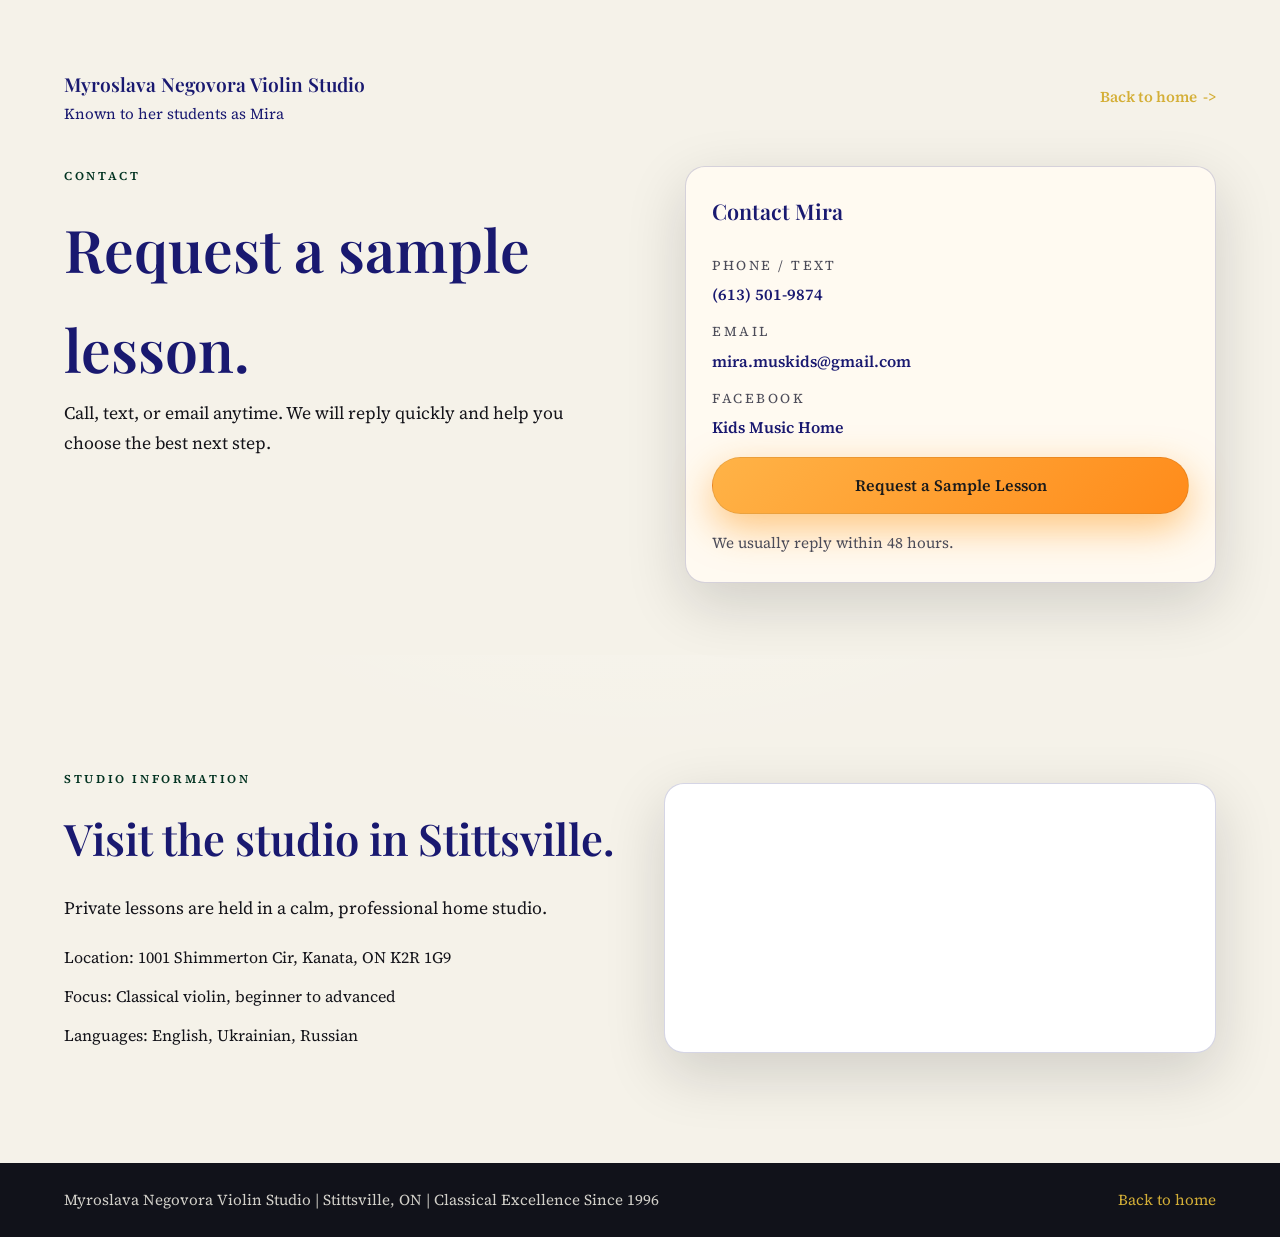
==== contact.html @ be1e7c03 "Add files via upload" ====
<!doctype html>
<html lang="en">
  <head>
    <meta charset="utf-8" />
    <meta name="viewport" content="width=device-width, initial-scale=1" />
    <title>Contact | Myroslava Negovora Violin Studio</title>
    <link rel="stylesheet" href="styles.css" />
  </head>
  <body>
    <header class="page-hero parchment">
      <nav class="nav nav--light">
        <div class="brand">
          <div class="brand__title">Myroslava Negovora Violin Studio</div>
          <div class="brand__subtitle">Known to her students as Mira</div>
        </div>
        <div class="nav__note"><a class="text-link" href="index.html">Back to home</a></div>
      </nav>

      <div class="page-hero__grid container">
        <div class="page-hero__intro" data-reveal>
          <p class="eyebrow">Contact</p>
          <h1>Request a sample lesson.</h1>
          <p class="lead">
            Call, text, or email anytime. We will reply quickly and help you choose the best next step.
          </p>
        </div>
        <div class="contact-card" data-reveal aria-label="Contact details">
          <h3>Contact Mira</h3>
          <div class="contact-links">
            <div>
              <span class="contact-label">Phone / Text</span>
              <a href="tel:+16135019874">(613) 501-9874</a>
            </div>
            <div>
              <span class="contact-label">Email</span>
              <a href="mailto:mira.muskids@gmail.com">mira.muskids@gmail.com</a>
            </div>
            <div>
              <span class="contact-label">Facebook</span>
              <a href="https://www.facebook.com/KidsMusicHome/" target="_blank" rel="noreferrer">Kids Music Home</a>
            </div>
          </div>
          <a class="btn btn--bright" href="mailto:mira.muskids@gmail.com?subject=Request%20a%20Sample%20Lesson">Request a Sample Lesson</a>
          <p class="micro">We usually reply within 48 hours.</p>
        </div>
      </div>
    </header>

    <main>
      <section class="section contact" id="contact">
        <div class="container two-col">
          <div data-reveal>
            <p class="eyebrow">Studio Information</p>
            <h2>Visit the studio in Stittsville.</h2>
            <p class="lead">Private lessons are held in a calm, professional home studio.</p>
            <ul class="contact__list">
              <li>Location: 1001 Shimmerton Cir, Kanata, ON K2R 1G9</li>
              <li>Focus: Classical violin, beginner to advanced</li>
              <li>Languages: English, Ukrainian, Russian</li>
            </ul>
          </div>
          <div class="map-card" data-reveal>
            <iframe
              title="Stittsville Studio Location"
              src="https://www.google.com/maps?q=1001%20Shimmerton%20Cir%2C%20Kanata%2C%20ON%20K2R%201G9&output=embed"
              loading="lazy"
              referrerpolicy="no-referrer-when-downgrade"
            ></iframe>
          </div>
        </div>
      </section>
    </main>

    <footer class="footer">
      <div class="container footer__content">
        <span>Myroslava Negovora Violin Studio | Stittsville, ON | Classical Excellence Since 1996</span>
        <a href="index.html">Back to home</a>
      </div>
    </footer>
    <script src="script.js"></script>
  </body>
</html>
---- styles.css ----
@import url("https://fonts.googleapis.com/css2?family=Playfair+Display:wght@400;600;700&family=Source+Serif+Pro:wght@300;400;600&display=swap");

:root {
  --bg: #f5f2e9;
  --ink: #14141a;
  --muted: #4b4b58;
  --white: #ffffff;
  --surface: #fffaf1;
  --midnight: #191970;
  --forest: #013220;
  --gold: #d4af37;
  --accent: #ffb347;
  --accent-deep: #ff8b1a;
  --border: rgba(25, 25, 112, 0.18);
  --shadow: 0 20px 60px rgba(16, 16, 24, 0.16);
  --shadow-soft: 0 12px 30px rgba(16, 16, 24, 0.12);
  --radius-xl: 28px;
  --radius-lg: 20px;
  --radius-md: 14px;
}

* {
  box-sizing: border-box;
  margin: 0;
  padding: 0;
}

html {
  scroll-behavior: smooth;
}

body {
  font-family: "Source Serif Pro", serif;
  background: radial-gradient(circle at top, rgba(255, 255, 255, 0.6), transparent 55%), var(--bg);
  color: var(--ink);
  line-height: 1.7;
  transition: opacity 0.45s ease, transform 0.45s ease;
}

body.page-enter {
  opacity: 0;
  transform: translateX(24px);
}

body.page-leave {
  opacity: 0;
  transform: translateX(-24px);
}

a {
  color: inherit;
  text-decoration: none;
}

img {
  max-width: 100%;
  display: block;
}

.container {
  width: min(1200px, 90vw);
  margin: 0 auto;
}

.section {
  padding: 110px 0;
}

.parchment {
  background-color: var(--bg);
  background-image: url("assets/parchmen.jpg");
  background-repeat: repeat;
  background-size: 700px auto;
}

.eyebrow {
  letter-spacing: 0.22em;
  text-transform: uppercase;
  font-size: 12px;
  font-weight: 600;
  color: var(--forest);
  margin-bottom: 12px;
}

h1,
h2,
h3 {
  font-family: "Playfair Display", serif;
  font-weight: 600;
  color: var(--midnight);
}

h1 {
  font-size: clamp(2.6rem, 4.6vw, 4.4rem);
  max-width: 720px;
}

h2 {
  font-size: clamp(2rem, 3.4vw, 3.2rem);
  margin-bottom: 18px;
}

h3 {
  font-size: 1.35rem;
  margin-bottom: 8px;
}

p {
  color: var(--muted);
}

.lead {
  font-size: 1.1rem;
  max-width: 720px;
  color: var(--ink);
}

.micro {
  font-size: 0.95rem;
  color: var(--muted);
}

.btn {
  display: inline-flex;
  align-items: center;
  justify-content: center;
  padding: 14px 30px;
  border-radius: 999px;
  font-weight: 600;
  border: 1px solid rgba(0, 0, 0, 0.08);
  transition: transform 0.2s ease, box-shadow 0.2s ease;
}

.btn--bright {
  background: linear-gradient(135deg, var(--accent), var(--accent-deep));
  color: #1b1b1b;
  box-shadow: 0 14px 38px rgba(255, 154, 31, 0.55);
}

.btn--bright:hover {
  transform: translateY(-2px);
  box-shadow: 0 18px 42px rgba(255, 154, 31, 0.65);
}

.btn--ghost {
  background: transparent;
  color: var(--white);
  border: 1px solid rgba(245, 242, 233, 0.5);
  box-shadow: none;
}

.btn--ghost:hover {
  transform: translateY(-2px);
}

.text-link {
  display: inline-flex;
  align-items: center;
  gap: 6px;
  color: var(--gold);
  font-weight: 600;
}

.text-link::after {
  content: "->";
  transition: transform 0.2s ease;
}

.text-link:hover::after {
  transform: translateX(4px);
}

.text-link--spaced {
  margin-top: 12px;
}

.nav {
  position: relative;
  z-index: 2;
  width: min(1200px, 90vw);
  margin: 0 auto;
  display: flex;
  align-items: center;
  justify-content: space-between;
  gap: 20px;
  padding-top: 20px;
}

.nav__note {
  font-size: 0.95rem;
  color: rgba(245, 242, 233, 0.75);
}

.nav--light .nav__note {
  color: var(--muted);
}

.brand__title {
  font-family: "Playfair Display", serif;
  font-size: 1.2rem;
  font-weight: 600;
}

.brand__subtitle {
  font-size: 0.95rem;
  color: rgba(245, 242, 233, 0.8);
}

.nav--light .brand__subtitle,
.nav--light .brand__title {
  color: var(--midnight);
}

.hero {
  position: relative;
  min-height: 92vh;
  background: url("assets/Violinist in action with masked violin.png") center/cover no-repeat;
  color: var(--white);
  display: flex;
  flex-direction: column;
  padding: 32px 0 96px;
  overflow: hidden;
}

.hero__overlay {
  position: absolute;
  inset: 0;
  background: linear-gradient(120deg, rgba(5, 10, 20, 0.88), rgba(8, 14, 24, 0.45));
}

.hero__grid {
  position: relative;
  z-index: 2;
  margin-top: 60px;
  display: grid;
  grid-template-columns: minmax(0, 1.2fr) minmax(0, 0.8fr);
  gap: 48px;
  align-items: center;
}

.hero__intro h1,
.hero__intro .lead {
  color: var(--white);
}

.hero__actions {
  margin-top: 24px;
  display: flex;
  flex-wrap: wrap;
  gap: 14px;
}

.hero__facts {
  margin-top: 28px;
  display: grid;
  grid-template-columns: repeat(auto-fit, minmax(170px, 1fr));
  gap: 12px;
}

.fact {
  border: 1px solid rgba(245, 242, 233, 0.18);
  padding: 12px 14px;
  border-radius: var(--radius-md);
  background: rgba(15, 20, 30, 0.55);
}

.fact__label {
  font-weight: 600;
  color: var(--gold);
  display: block;
}

.fact__value {
  color: rgba(245, 242, 233, 0.85);
  font-size: 0.95rem;
}

.hero__panel {
  background: rgba(12, 16, 26, 0.6);
  border-radius: var(--radius-xl);
  border: 1px solid rgba(255, 255, 255, 0.16);
  padding: 18px;
  box-shadow: var(--shadow);
  backdrop-filter: blur(10px);
}

.hero__panel-image img {
  width: 100%;
  height: 280px;
  object-fit: cover;
  border-radius: var(--radius-lg);
}

.hero__panel-body {
  margin-top: 16px;
  display: grid;
  gap: 12px;
}

.hero__panel-title {
  font-size: 1.4rem;
  font-weight: 600;
  color: var(--white);
}

.hero__panel-stats {
  display: grid;
  gap: 12px;
}

.panel-stat__value {
  display: block;
  font-weight: 600;
  color: var(--gold);
}

.panel-stat__label {
  color: rgba(245, 242, 233, 0.8);
  font-size: 0.95rem;
}

.two-col {
  display: grid;
  grid-template-columns: repeat(auto-fit, minmax(280px, 1fr));
  gap: 48px;
  align-items: center;
}

.cta-row {
  margin-top: 22px;
}

.image-card {
  border-radius: var(--radius-xl);
  overflow: hidden;
  border: 1px solid var(--border);
  background: var(--surface);
  box-shadow: var(--shadow);
}

.image-card img {
  width: 100%;
  height: 100%;
  object-fit: cover;
}

.image-card figcaption {
  padding: 16px 18px;
  font-size: 0.95rem;
  color: var(--muted);
  border-top: 1px solid var(--border);
}

.facts-list {
  list-style: none;
  margin-top: 18px;
  display: grid;
  gap: 10px;
}

.facts-list li {
  padding: 10px 14px;
  border-left: 3px solid var(--gold);
  background: rgba(212, 175, 55, 0.1);
  border-radius: 8px;
}

.parallax {
  position: relative;
  color: var(--white);
  background-color: rgb(14, 35, 30);
  background-image: url("assets/Screenshot 2026-04-08 at 5.43.23 PM-overlay.png");
  background-position: center;
  background-repeat: no-repeat;
  background-attachment: fixed;
  background-size: 80% auto;
}

.parallax__overlay {
  position: absolute;
  inset: 0;
  background: linear-gradient(120deg, rgba(8, 14, 18, 0.88), rgba(8, 16, 20, 0.65));
}

.parallax .container {
  position: relative;
  z-index: 2;
}

.parallax h2,
.parallax h3,
.parallax .lead,
.parallax p {
  color: var(--white);
}

.feature-grid {
  margin-top: 32px;
  display: grid;
  grid-template-columns: repeat(auto-fit, minmax(230px, 1fr));
  gap: 18px;
}

.card {
  padding: 24px;
  border-radius: var(--radius-lg);
  background: rgba(255, 255, 255, 0.08);
  border: 1px solid rgba(212, 175, 55, 0.3);
  backdrop-filter: blur(8px);
}

.card--light {
  background: var(--white);
  border: 1px solid rgba(25, 25, 112, 0.12);
  color: var(--ink);
  box-shadow: var(--shadow-soft);
}

.success {
  background: linear-gradient(135deg, rgba(25, 25, 112, 0.06), rgba(1, 50, 32, 0.08));
}

.community {
  background: linear-gradient(180deg, rgba(245, 242, 233, 0.9), rgba(1, 50, 32, 0.04));
}

.success__grid {
  margin-top: 28px;
  display: grid;
  grid-template-columns: repeat(auto-fit, minmax(280px, 1fr));
  gap: 28px;
}

.success__quotes {
  margin-top: 20px;
  display: grid;
  grid-template-columns: repeat(auto-fit, minmax(220px, 1fr));
  gap: 16px;
}

blockquote {
  margin-top: 24px;
  padding: 18px 22px;
  border-left: 4px solid var(--gold);
  background: var(--white);
  border-radius: var(--radius-md);
  color: var(--ink);
  box-shadow: var(--shadow);
}

.quote--compact {
  margin-top: 0;
  padding: 16px 18px;
  border-left-width: 3px;
  background: var(--surface);
  font-size: 0.98rem;
  box-shadow: var(--shadow-soft);
}

.quote-author {
  display: block;
  margin-top: 12px;
  font-weight: 600;
  color: var(--midnight);
}

.acclaim__header {
  display: flex;
  flex-wrap: wrap;
  align-items: center;
  justify-content: space-between;
  gap: 20px;
}

.badge {
  display: inline-flex;
  align-items: center;
  gap: 10px;
  padding: 12px 18px;
  border-radius: 999px;
  border: 1px solid var(--border);
  background: var(--white);
  box-shadow: var(--shadow-soft);
}

.badge__stars {
  color: var(--gold);
  font-size: 1.2rem;
}

.carousel {
  margin-top: 28px;
}

.carousel__viewport {
  border: 1px solid var(--border);
  background: var(--white);
  border-radius: var(--radius-lg);
  overflow: hidden;
  box-shadow: var(--shadow-soft);
}

.carousel__track {
  display: flex;
  gap: 16px;
  padding: 22px;
  transition: transform 0.6s ease;
  will-change: transform;
}

.carousel__item {
  flex: 0 0 calc((100% - 48px) / 4);
  padding: 18px;
  border-radius: var(--radius-md);
  border: 1px solid rgba(25, 25, 112, 0.12);
  background: var(--surface);
  color: var(--ink);
  box-shadow: var(--shadow-soft);
  min-height: 150px;
  display: flex;
  flex-direction: column;
  justify-content: space-between;
}

.studio {
  background: linear-gradient(180deg, rgba(212, 175, 55, 0.05), rgba(255, 255, 255, 0));
}

.map-card {
  margin-top: 18px;
  border-radius: var(--radius-lg);
  overflow: hidden;
  border: 1px solid var(--border);
  background: var(--white);
  box-shadow: var(--shadow);
}

.address {
  margin-top: 10px;
  font-weight: 600;
  color: var(--midnight);
}

.map-card iframe {
  width: 100%;
  min-height: 260px;
  border: none;
}

.contact-teaser__content {
  display: flex;
  flex-wrap: wrap;
  align-items: center;
  justify-content: space-between;
  gap: 24px;
}

.page-hero {
  padding: 48px 0 72px;
}

.page-hero__grid {
  margin-top: 40px;
  display: grid;
  grid-template-columns: minmax(0, 1fr) minmax(0, 0.9fr);
  gap: 32px;
  align-items: start;
}

.page-hero__intro .lead {
  max-width: 520px;
}

.contact__grid {
  display: grid;
  grid-template-columns: repeat(auto-fit, minmax(280px, 1fr));
  gap: 36px;
  align-items: start;
}

.contact__list {
  list-style: none;
  margin-top: 20px;
  display: grid;
  gap: 12px;
}

.contact-card {
  display: grid;
  gap: 16px;
  padding: 26px;
  border-radius: var(--radius-lg);
  border: 1px solid var(--border);
  background: var(--surface);
  box-shadow: var(--shadow);
}

.contact-links {
  display: grid;
  gap: 12px;
}

.contact-links a {
  color: var(--midnight);
  font-weight: 600;
}

.contact-label {
  display: block;
  font-size: 0.85rem;
  text-transform: uppercase;
  letter-spacing: 0.18em;
  color: var(--muted);
  margin-bottom: 4px;
}

.footer {
  background: #11121a;
  color: rgba(245, 242, 233, 0.85);
  padding: 24px 0;
}

.footer__content {
  display: flex;
  justify-content: space-between;
  flex-wrap: wrap;
  gap: 12px;
  font-size: 0.95rem;
}

.footer a {
  color: var(--gold);
}

[data-reveal] {
  opacity: 0;
  transform: translateY(24px);
  transition: opacity 0.8s ease, transform 0.8s ease;
}

[data-reveal].is-visible {
  opacity: 1;
  transform: translateY(0);
}

@media (max-width: 1100px) {
  .hero__grid,
  .page-hero__grid {
    grid-template-columns: 1fr;
  }

  .hero__panel {
    max-width: 520px;
  }
}

@media (max-width: 900px) {
  .nav {
    flex-direction: column;
    align-items: flex-start;
  }

  .hero {
    min-height: auto;
  }

  .hero__actions {
    align-items: flex-start;
  }
}

@media (max-width: 1200px) {
  .carousel__item {
    flex-basis: calc((100% - 32px) / 3);
  }
}

@media (max-width: 1024px) {
  .carousel__item {
    flex-basis: calc((100% - 16px) / 2);
  }
}

@media (max-width: 720px) {
  .carousel__track {
    padding: 18px;
  }

  .carousel__item {
    flex-basis: 100%;
  }

  .hero__panel-image img {
    height: 240px;
  }
}

@media (prefers-reduced-motion: reduce) {
  body,
  .btn,
  .carousel__track,
  [data-reveal] {
    transition: none;
  }

  .parallax {
    background-attachment: scroll;
  }
}
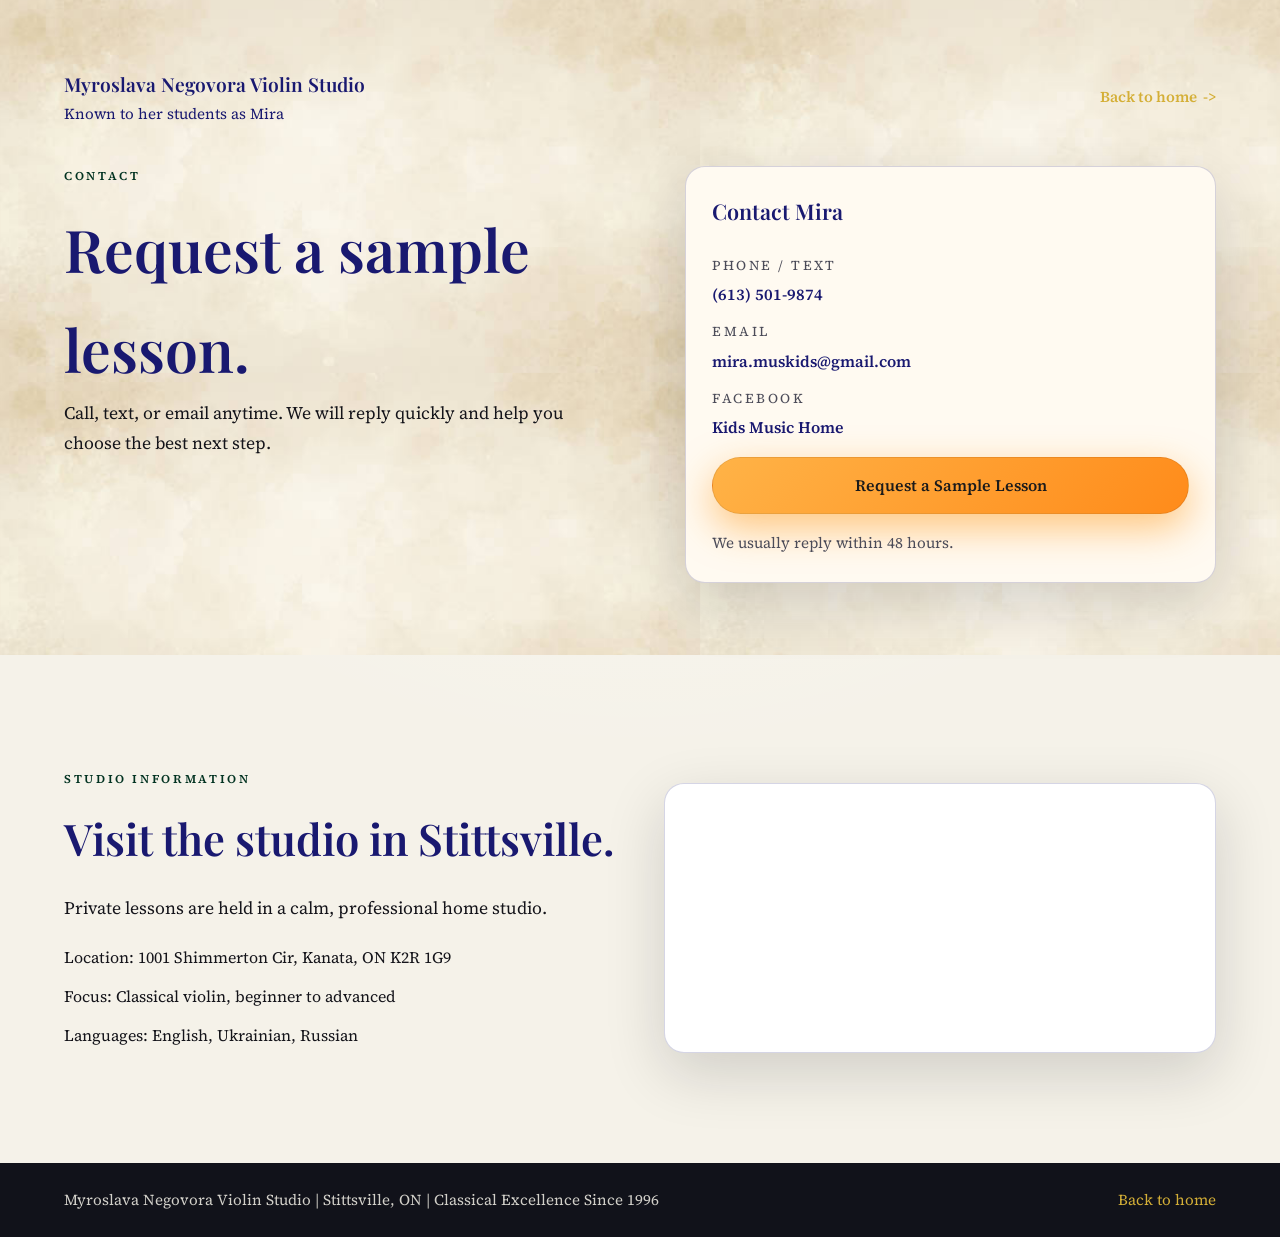
==== commit 00f10daf: "Add files via upload" ====
--- a/contact.html
+++ b/contact.html
@@ -3,7 +3,24 @@
   <head>
     <meta charset="utf-8" />
     <meta name="viewport" content="width=device-width, initial-scale=1" />
-    <title>Contact | Myroslava Negovora Violin Studio</title>
+    <title>Request a Sample Lesson | Myroslava Negovora Violin Studio</title>
+    <meta
+      name="description"
+      content="Request a sample lesson at Myroslava Negovora Violin Studio in Ottawa/Stittsville. Contact Mira by phone, text, or email to choose the best next step."
+    />
+    <link rel="canonical" href="https://stanfordviolin-source.github.io/mira-violin/contact.html" />
+    <meta property="og:title" content="Request a Sample Lesson | Myroslava Negovora Violin Studio" />
+    <meta
+      property="og:description"
+      content="Request a sample lesson at Myroslava Negovora Violin Studio in Ottawa/Stittsville. Contact Mira by phone, text, or email to choose the best next step."
+    />
+    <meta property="og:url" content="https://stanfordviolin-source.github.io/mira-violin/contact.html" />
+    <meta property="og:type" content="website" />
+    <meta
+      property="og:image"
+      content="https://stanfordviolin-source.github.io/mira-violin/assets/Violinist%20in%20action%20with%20masked%20violin.png"
+    />
+    <meta name="twitter:card" content="summary_large_image" />
     <link rel="stylesheet" href="styles.css" />
   </head>
   <body>
--- a/styles.css
+++ b/styles.css
@@ -239,8 +239,16 @@
 }
 
 .hero__intro h1,
+.hero__intro h2,
 .hero__intro .lead {
   color: var(--white);
+}
+
+.hero__intro h2 {
+  font-size: clamp(1.35rem, 2.2vw, 2rem);
+  font-weight: 500;
+  margin-top: 14px;
+  margin-bottom: 12px;
 }
 
 .hero__actions {
@@ -369,7 +377,7 @@
   position: relative;
   color: var(--white);
   background-color: rgb(14, 35, 30);
-  background-image: url("assets/Screenshot 2026-04-08 at 5.43.23 PM-overlay.png");
+  background-image: url("assets/layer.jpg");
   background-position: center;
   background-repeat: no-repeat;
   background-attachment: fixed;
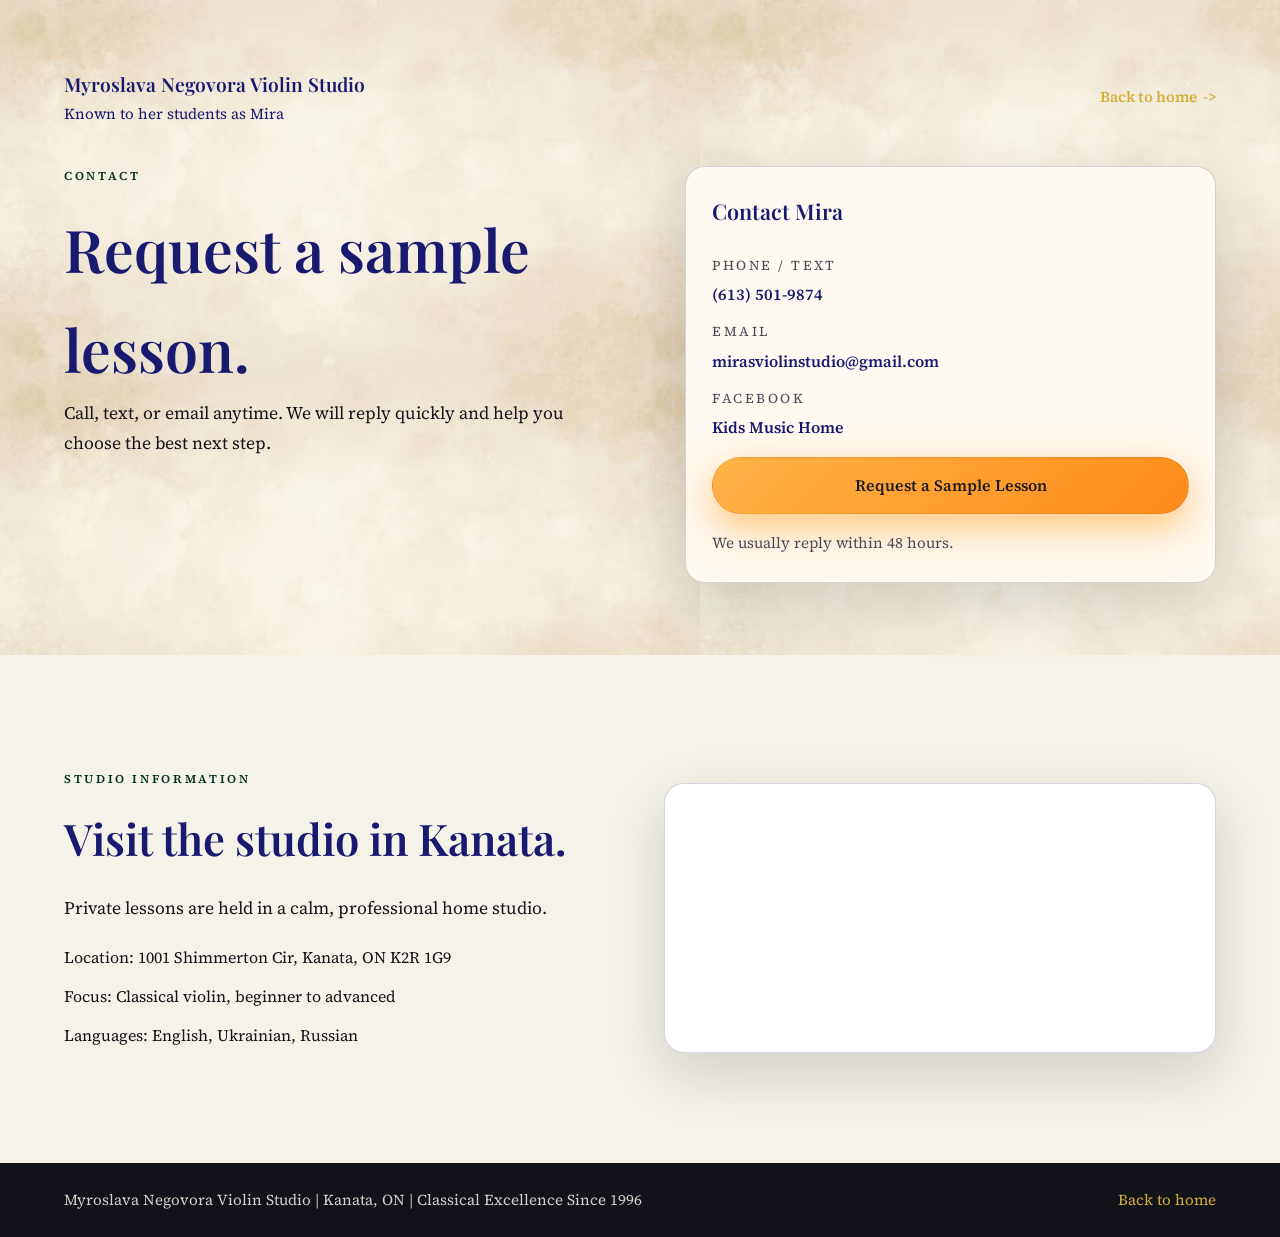
==== commit fbcc0760: "Stittsveiie change to Kanata" ====
--- a/contact.html
+++ b/contact.html
@@ -50,7 +50,7 @@
             </div>
             <div>
               <span class="contact-label">Email</span>
-              <a href="mailto:mira.muskids@gmail.com">mira.muskids@gmail.com</a>
+              <a href="mailto:mira.muskids@gmail.com">mirasviolinstudio@gmail.com</a>
             </div>
             <div>
               <span class="contact-label">Facebook</span>
@@ -68,7 +68,7 @@
         <div class="container two-col">
           <div data-reveal>
             <p class="eyebrow">Studio Information</p>
-            <h2>Visit the studio in Stittsville.</h2>
+            <h2>Visit the studio in Kanata.</h2>
             <p class="lead">Private lessons are held in a calm, professional home studio.</p>
             <ul class="contact__list">
               <li>Location: 1001 Shimmerton Cir, Kanata, ON K2R 1G9</li>
@@ -90,7 +90,7 @@
 
     <footer class="footer">
       <div class="container footer__content">
-        <span>Myroslava Negovora Violin Studio | Stittsville, ON | Classical Excellence Since 1996</span>
+        <span>Myroslava Negovora Violin Studio | Kanata, ON | Classical Excellence Since 1996</span>
         <a href="index.html">Back to home</a>
       </div>
     </footer>
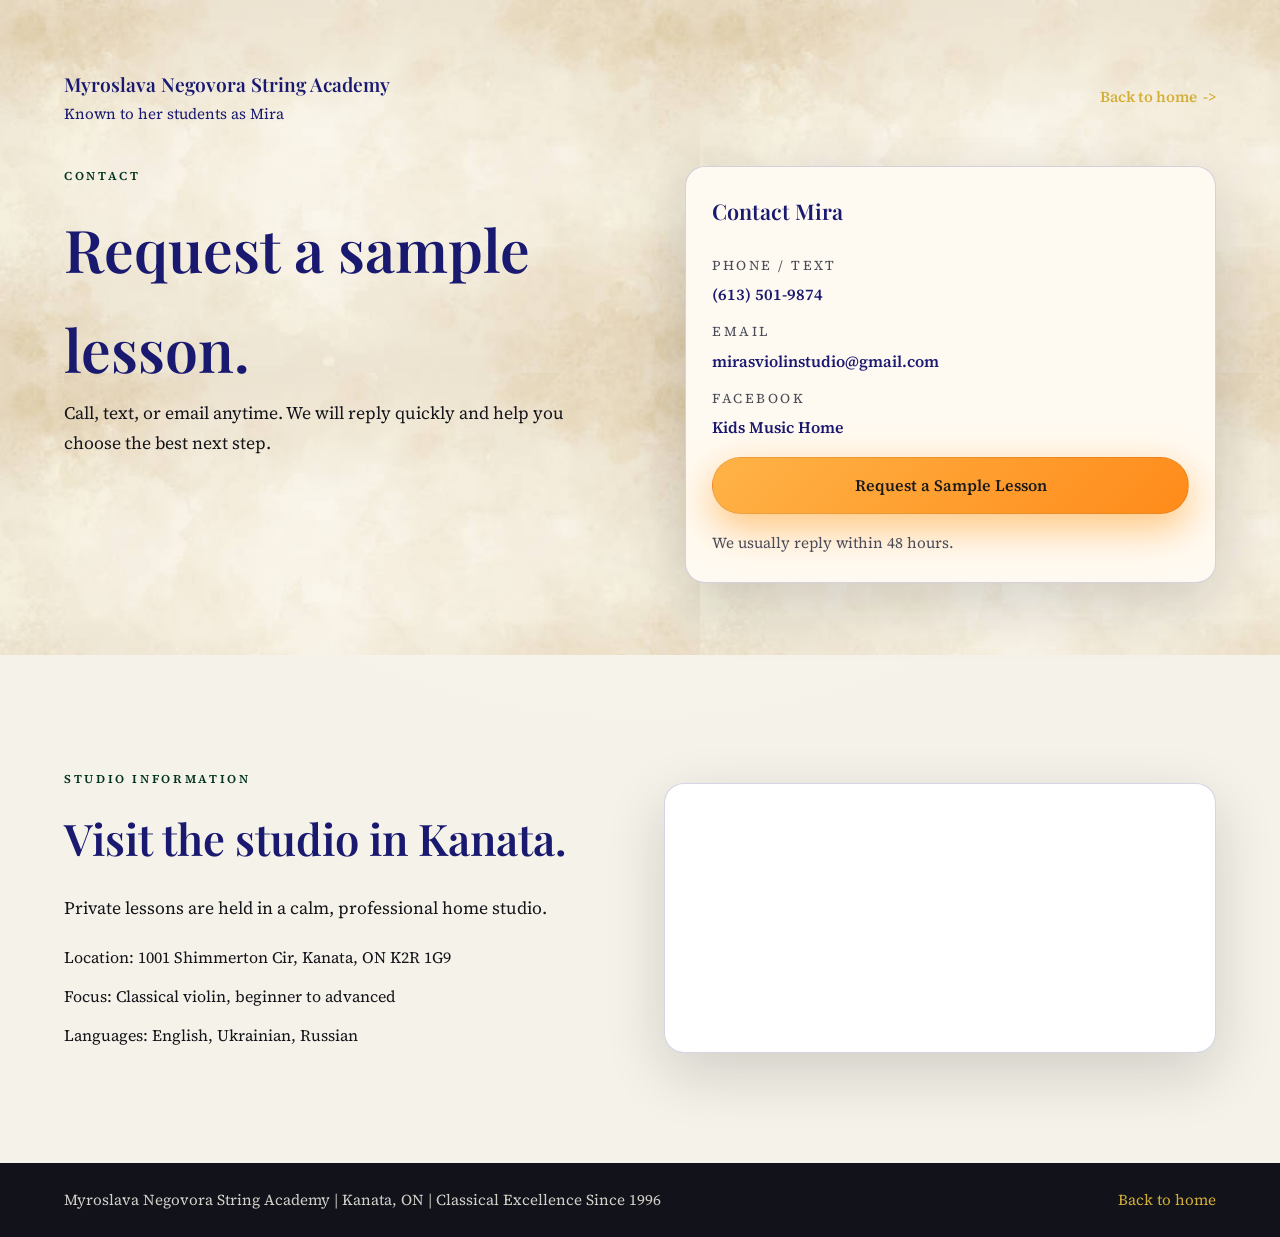
==== commit 55e628ef: "Studio changed to academy" ====
--- a/contact.html
+++ b/contact.html
@@ -3,7 +3,7 @@
   <head>
     <meta charset="utf-8" />
     <meta name="viewport" content="width=device-width, initial-scale=1" />
-    <title>Request a Sample Lesson | Myroslava Negovora Violin Studio</title>
+    <title>Request a Sample Lesson | Myroslava Negovora String Academy</title>
     <meta
       name="description"
       content="Request a sample lesson at Myroslava Negovora Violin Studio in Ottawa/Stittsville. Contact Mira by phone, text, or email to choose the best next step."
@@ -27,7 +27,7 @@
     <header class="page-hero parchment">
       <nav class="nav nav--light">
         <div class="brand">
-          <div class="brand__title">Myroslava Negovora Violin Studio</div>
+          <div class="brand__title">Myroslava Negovora String Academy</div>
           <div class="brand__subtitle">Known to her students as Mira</div>
         </div>
         <div class="nav__note"><a class="text-link" href="index.html">Back to home</a></div>
@@ -90,7 +90,7 @@
 
     <footer class="footer">
       <div class="container footer__content">
-        <span>Myroslava Negovora Violin Studio | Kanata, ON | Classical Excellence Since 1996</span>
+        <span>Myroslava Negovora String Academy | Kanata, ON | Classical Excellence Since 1996</span>
         <a href="index.html">Back to home</a>
       </div>
     </footer>
